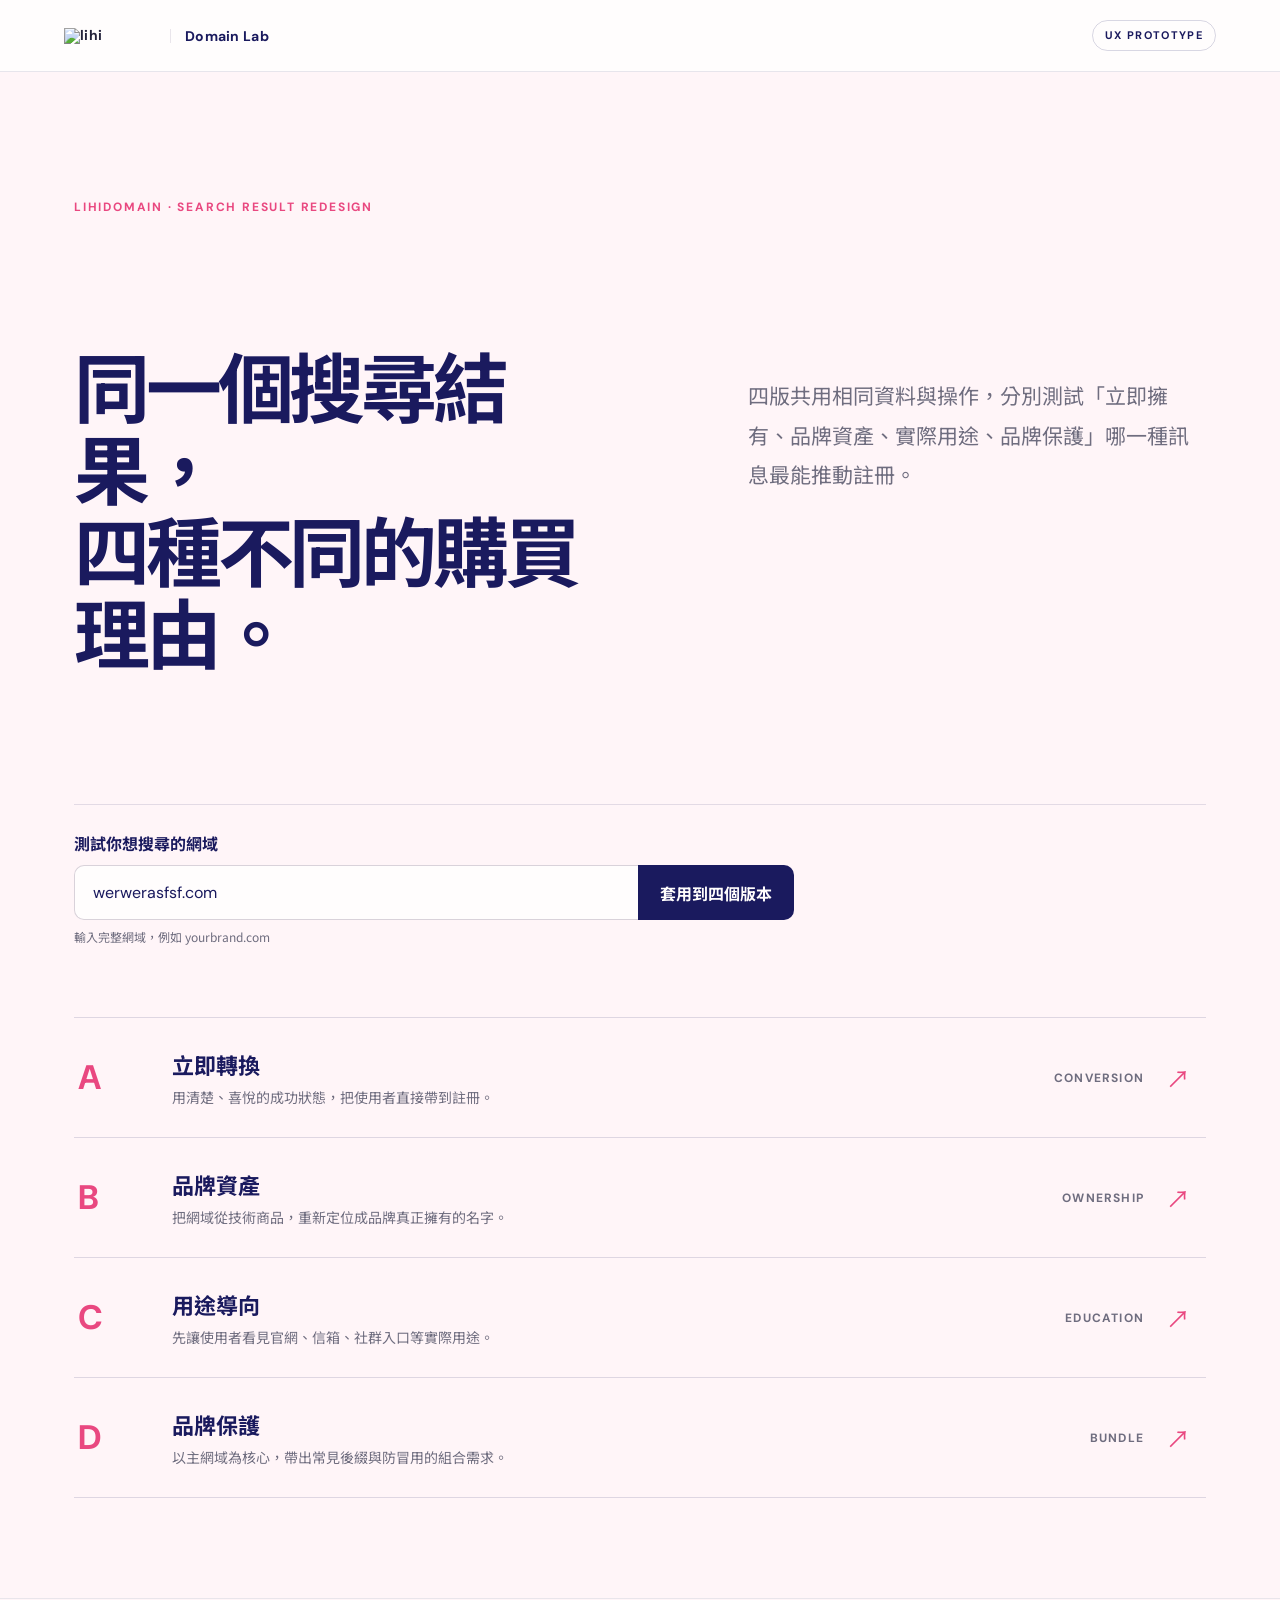
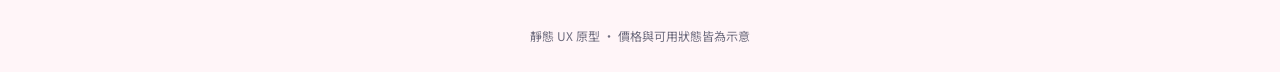
==== index.html @ e123f6e8 "Build four lihiDomain search result concepts" ====
<!doctype html>
<html lang="zh-Hant">
<head>
  <meta charset="utf-8">
  <meta name="viewport" content="width=device-width, initial-scale=1">
  <meta name="description" content="lihiDomain 網域搜尋結果頁四種設計提案">
  <title>lihiDomain 搜尋結果頁｜四種設計提案</title>
  <link rel="preconnect" href="https://fonts.googleapis.com">
  <link rel="preconnect" href="https://fonts.gstatic.com" crossorigin>
  <link href="https://fonts.googleapis.com/css2?family=DM+Sans:wght@500;600;700&family=Noto+Sans+TC:wght@400;500;600;700;800&display=swap" rel="stylesheet">
  <link rel="stylesheet" href="styles.css">
</head>
<body class="hub-page">
  <header class="site-header">
    <a class="brand" href="index.html" aria-label="lihiDomain 設計提案首頁">
      <img src="https://assets.lihi.io/logo-svg" alt="lihi">
      <span>Domain Lab</span>
    </a>
    <span class="prototype-badge">UX Prototype</span>
  </header>

  <main class="hub-main">
    <section class="hub-intro">
      <p class="eyebrow">lihiDomain · Search Result Redesign</p>
      <h1>同一個搜尋結果，<br>四種不同的購買理由。</h1>
      <p class="hub-lead">四版共用相同資料與操作，分別測試「立即擁有、品牌資產、實際用途、品牌保護」哪一種訊息最能推動註冊。</p>
      <form class="hub-search" data-search-form>
        <label for="hub-domain">測試你想搜尋的網域</label>
        <div class="search-control">
          <input id="hub-domain" name="domain" value="werwerasfsf.com" autocomplete="off" spellcheck="false" aria-describedby="hub-hint">
          <button type="submit">套用到四個版本</button>
        </div>
        <p id="hub-hint">輸入完整網域，例如 yourbrand.com</p>
      </form>
    </section>

    <section class="version-list" aria-label="四種設計版本">
      <a class="version-row version-a" href="version-a.html?domain=werwerasfsf.com" data-version-link>
        <span class="version-index">A</span>
        <span class="version-copy"><strong>立即轉換</strong><small>用清楚、喜悅的成功狀態，把使用者直接帶到註冊。</small></span>
        <span class="version-tag">Conversion</span><span class="arrow">↗</span>
      </a>
      <a class="version-row version-b" href="version-b.html?domain=werwerasfsf.com" data-version-link>
        <span class="version-index">B</span>
        <span class="version-copy"><strong>品牌資產</strong><small>把網域從技術商品，重新定位成品牌真正擁有的名字。</small></span>
        <span class="version-tag">Ownership</span><span class="arrow">↗</span>
      </a>
      <a class="version-row version-c" href="version-c.html?domain=werwerasfsf.com" data-version-link>
        <span class="version-index">C</span>
        <span class="version-copy"><strong>用途導向</strong><small>先讓使用者看見官網、信箱、社群入口等實際用途。</small></span>
        <span class="version-tag">Education</span><span class="arrow">↗</span>
      </a>
      <a class="version-row version-d" href="version-d.html?domain=werwerasfsf.com" data-version-link>
        <span class="version-index">D</span>
        <span class="version-copy"><strong>品牌保護</strong><small>以主網域為核心，帶出常見後綴與防冒用的組合需求。</small></span>
        <span class="version-tag">Bundle</span><span class="arrow">↗</span>
      </a>
    </section>
  </main>

  <footer class="site-footer">靜態 UX 原型 · 價格與可用狀態皆為示意</footer>
  <script src="app.js"></script>
</body>
</html>
---- styles.css ----
:root {
  --pink: #ff6b9d;
  --pink-deep: #e94880;
  --navy: #1a1a5e;
  --navy-2: #27276f;
  --blush: #fff5f8;
  --cream: #fffaf7;
  --ink: #23223a;
  --muted: #6f6d7f;
  --line: #e9e5eb;
  --green: #178b69;
  --green-soft: #e8f8f2;
  --white: #fffdfd;
  --font-body: "Noto Sans TC", sans-serif;
  --font-latin: "DM Sans", sans-serif;
}

* { box-sizing: border-box; }
html { scroll-behavior: smooth; }
body { margin: 0; overflow-x: hidden; color: var(--ink); background: var(--white); font-family: var(--font-body); }
button, input { font: inherit; }
button, a { -webkit-tap-highlight-color: transparent; }
a { color: inherit; }
button { cursor: pointer; }

.site-header {
  min-height: 72px; padding: 0 clamp(20px, 5vw, 72px); display: flex; align-items: center;
  justify-content: space-between; border-bottom: 1px solid color-mix(in srgb, var(--navy) 10%, transparent);
  background: color-mix(in srgb, var(--white) 93%, transparent); backdrop-filter: blur(16px);
}
.brand { display: inline-flex; align-items: center; gap: 14px; text-decoration: none; font: 700 14px/1 var(--font-latin); letter-spacing: .02em; }
.brand img { display: block; width: 92px; height: auto; }
.brand span { padding-left: 14px; border-left: 1px solid var(--line); color: var(--navy); }
.prototype-badge, .version-pill { color: var(--navy); font: 700 11px/1 var(--font-latin); letter-spacing: .12em; text-transform: uppercase; }
.prototype-badge { padding: 9px 12px; border: 1px solid color-mix(in srgb, var(--navy) 17%, transparent); border-radius: 999px; }
.back-link { text-decoration: none; color: var(--muted); font-size: 13px; font-weight: 700; }
.back-link:hover { color: var(--pink-deep); }

.site-footer { padding: 28px clamp(20px, 5vw, 72px); color: var(--muted); text-align: center; font-size: 12px; border-top: 1px solid var(--line); }
.eyebrow { margin: 0 0 20px; color: var(--pink-deep); font: 700 12px/1.3 var(--font-latin); letter-spacing: .15em; text-transform: uppercase; }

/* Hub */
.hub-page { min-height: 100vh; background: var(--blush); }
.hub-main { max-width: 1180px; margin: 0 auto; padding: clamp(72px, 10vw, 140px) 24px 100px; }
.hub-intro { display: grid; grid-template-columns: 1.1fr .9fr; gap: clamp(40px, 9vw, 120px); align-items: end; margin-bottom: 72px; }
.hub-intro .eyebrow, .hub-intro h1 { grid-column: 1; }
.hub-intro h1 { margin: -8px 0 0; color: var(--navy); font-size: clamp(42px, 6vw, 76px); line-height: 1.08; letter-spacing: -.055em; }
.hub-lead { grid-column: 2; grid-row: 1 / span 2; align-self: center; margin: 0; color: var(--muted); font-size: clamp(17px, 2vw, 21px); line-height: 1.9; }
.hub-search { grid-column: 1 / -1; margin-top: 18px; padding: 26px 0 0; border-top: 1px solid color-mix(in srgb, var(--navy) 12%, transparent); }
.hub-search label { display: block; margin-bottom: 10px; font-weight: 700; color: var(--navy); }
.hub-search p { margin: 8px 0 0; color: var(--muted); font-size: 12px; }
.search-control { display: flex; max-width: 720px; }
.search-control input { min-width: 0; flex: 1; padding: 16px 18px; color: var(--navy); border: 1px solid #d9d2da; border-right: 0; border-radius: 10px 0 0 10px; background: var(--white); outline: none; font-family: var(--font-latin); }
.search-control input:focus { border-color: var(--pink); box-shadow: 0 0 0 3px color-mix(in srgb, var(--pink) 20%, transparent); }
.search-control button { padding: 0 22px; color: var(--white); border: 0; border-radius: 0 10px 10px 0; background: var(--navy); font-weight: 700; }
.version-list { border-top: 1px solid color-mix(in srgb, var(--navy) 14%, transparent); }
.version-row { display: grid; grid-template-columns: 72px 1fr auto 36px; gap: 22px; align-items: center; padding: 30px 4px; text-decoration: none; border-bottom: 1px solid color-mix(in srgb, var(--navy) 14%, transparent); transition: padding .2s ease, background .2s ease; }
.version-row:hover { padding-left: 20px; padding-right: 20px; background: var(--white); }
.version-index { color: var(--pink-deep); font: 700 34px/1 var(--font-latin); }
.version-copy { display: flex; flex-direction: column; gap: 7px; }
.version-copy strong { color: var(--navy); font-size: 22px; }
.version-copy small { color: var(--muted); font-size: 14px; }
.version-tag { color: var(--muted); font: 700 12px/1 var(--font-latin); letter-spacing: .1em; text-transform: uppercase; }
.arrow { color: var(--pink-deep); font-size: 24px; }

/* Shared result UI */
.result-page { min-height: 100vh; }
.result-page .site-header { position: relative; z-index: 20; }
.result-nav { display: flex; align-items: center; gap: 18px; }
.version-pill { color: var(--pink-deep); }
.result-search { width: min(100%, 720px); }
.result-search label { position: absolute; width: 1px; height: 1px; overflow: hidden; clip: rect(0,0,0,0); }
.result-search .search-control { max-width: none; }
.result-search .search-control input { padding-block: 15px; }
.result-search .search-control button { background: var(--pink); }
.status { display: inline-flex; align-items: center; gap: 8px; color: var(--green); font-size: 14px; font-weight: 800; }
.status::before { width: 9px; height: 9px; border-radius: 50%; background: currentColor; content: ""; box-shadow: 0 0 0 5px color-mix(in srgb, var(--green) 12%, transparent); }
.domain-name { overflow-wrap: anywhere; word-break: break-word; font-family: var(--font-latin); }
.price-main { color: var(--navy); font: 700 clamp(28px, 4vw, 42px)/1 var(--font-latin); }
.price-main small { font-family: var(--font-body); font-size: 14px; font-weight: 600; }
.renewal { color: var(--muted); font-size: 12px; }
.primary-btn, .secondary-btn, .ghost-btn { min-height: 50px; padding: 0 22px; display: inline-flex; align-items: center; justify-content: center; border-radius: 9px; font-weight: 800; text-decoration: none; transition: transform .18s ease, box-shadow .18s ease; }
.primary-btn { color: var(--white); border: 0; background: var(--pink-deep); box-shadow: 0 10px 24px color-mix(in srgb, var(--pink-deep) 24%, transparent); }
.primary-btn:hover { transform: translateY(-2px); box-shadow: 0 14px 28px color-mix(in srgb, var(--pink-deep) 32%, transparent); }
.secondary-btn { color: var(--navy); border: 1px solid var(--line); background: var(--white); }
.ghost-btn { color: var(--navy); border: 0; background: transparent; }
.trust-line { display: flex; flex-wrap: wrap; gap: 12px 24px; color: var(--muted); font-size: 12px; }
.trust-line span::before { margin-right: 7px; color: var(--green); content: "✓"; font-weight: 800; }
.toast { position: fixed; z-index: 99; left: 50%; bottom: 24px; padding: 14px 20px; color: var(--white); background: var(--navy); border-radius: 999px; box-shadow: 0 16px 44px rgba(26,26,94,.25); opacity: 0; transform: translate(-50%, 20px); pointer-events: none; transition: .22s ease; font-size: 14px; }
.toast.show { opacity: 1; transform: translate(-50%, 0); }

/* A — focused conversion */
.page-a { background: var(--blush); }
.a-main { max-width: 1120px; margin: 0 auto; padding: 58px 24px 90px; }
.a-search { margin: 0 auto 52px; }
.a-result { position: relative; padding: clamp(34px, 6vw, 70px); overflow: hidden; background: var(--white); border: 1px solid #f1e7eb; border-radius: 28px; box-shadow: 0 28px 80px rgba(79,40,60,.09); }
.a-result::after { position: absolute; right: -90px; top: -120px; width: 300px; height: 300px; border: 68px solid color-mix(in srgb, var(--pink) 11%, transparent); border-radius: 50%; content: ""; }
.a-kicker { margin-bottom: 24px; }
.a-result h1 { position: relative; z-index: 1; max-width: 830px; margin: 0; overflow-wrap: anywhere; word-break: break-word; color: var(--navy); font-size: clamp(36px, 6vw, 68px); line-height: 1.12; letter-spacing: -.045em; }
.a-result .lead { max-width: 660px; margin: 22px 0 34px; color: var(--muted); font-size: 18px; line-height: 1.8; }
.a-offer { display: grid; grid-template-columns: 1fr auto; gap: 28px; align-items: end; padding-top: 28px; border-top: 1px solid var(--line); }
.a-actions { display: flex; gap: 10px; }
.a-trust { margin-top: 24px; }
.a-suggestions { margin-top: 28px; padding: 28px 10px 0; }
.a-suggestions h2 { margin: 0 0 8px; color: var(--navy); font-size: 20px; }
.a-suggestions p { margin: 0 0 18px; color: var(--muted); font-size: 14px; }
.suggestion-strip { display: grid; grid-template-columns: repeat(3, 1fr); gap: 10px; }
.suggestion-item { padding: 16px; display: flex; align-items: center; justify-content: space-between; gap: 12px; border: 1px solid var(--line); border-radius: 10px; background: var(--white); }
.suggestion-item strong { color: var(--navy); font-family: var(--font-latin); overflow-wrap: anywhere; }
.mini-add { padding: 7px 10px; color: var(--pink-deep); border: 1px solid color-mix(in srgb, var(--pink) 50%, transparent); border-radius: 7px; background: transparent; font-size: 12px; font-weight: 800; white-space: nowrap; }
.mini-add.is-selected { color: var(--white); background: var(--pink-deep); }

/* B — editorial ownership */
.page-b { color: #f7f2f6; background: var(--navy); }
.page-b .site-header { border-color: rgba(255,255,255,.14); background: var(--navy); }
.page-b .brand span, .page-b .back-link { color: #ddd9ea; border-color: rgba(255,255,255,.2); }
.page-b .site-footer { color: #b7b4ce; border-color: rgba(255,255,255,.12); }
.b-main { min-height: calc(100vh - 130px); display: grid; grid-template-columns: minmax(0, 1.15fr) minmax(340px, .85fr); }
.b-story { padding: clamp(56px, 8vw, 118px) clamp(28px, 8vw, 120px); display: flex; flex-direction: column; justify-content: center; }
.b-story .eyebrow { color: #ffb0ca; }
.b-story h1 { max-width: 760px; margin: 0; font-size: clamp(48px, 7vw, 90px); line-height: 1.02; letter-spacing: -.06em; }
.b-story h1 em { display: block; color: var(--pink); font-style: normal; font-family: var(--font-latin); overflow-wrap: anywhere; }
.b-story .lead { max-width: 620px; margin: 30px 0 44px; color: #c9c6db; font-size: 18px; line-height: 1.9; }
.b-quote { padding-left: 20px; border-left: 2px solid var(--pink); color: #eeebf5; font-size: 14px; line-height: 1.8; }
.b-panel { margin: 24px; padding: clamp(28px, 4vw, 52px); display: flex; flex-direction: column; justify-content: center; color: var(--ink); background: var(--cream); border-radius: 24px; }
.b-panel .result-search { margin-bottom: 44px; }
.b-panel .search-control input { background: transparent; }
.b-panel h2 { margin: 18px 0 8px; color: var(--navy); font-size: 18px; }
.b-price { margin: 22px 0 28px; padding: 22px 0; border-top: 1px solid #ddd5da; border-bottom: 1px solid #ddd5da; }
.b-actions { display: grid; gap: 10px; }
.ownership-list { margin: 28px 0 0; padding: 0; list-style: none; display: grid; gap: 12px; color: var(--muted); font-size: 13px; }
.ownership-list li { display: flex; gap: 9px; }
.ownership-list li::before { color: var(--pink-deep); content: "→"; font-weight: 800; }

/* C — use case */
.page-c { background: #f7f7fb; }
.c-main { max-width: 1160px; margin: 0 auto; padding: 48px 24px 100px; }
.c-top { display: grid; grid-template-columns: 1fr auto; gap: 40px; align-items: end; margin: 42px 0 32px; }
.c-top h1 { margin: 10px 0 0; color: var(--navy); font-size: clamp(40px, 6vw, 70px); line-height: 1.12; letter-spacing: -.05em; }
.c-buy { min-width: 280px; padding: 26px; background: var(--navy); border-radius: 18px; }
.c-buy .status { color: #7ce0bd; }
.c-buy .price-main { margin: 18px 0 8px; color: var(--white); }
.c-buy .renewal { color: #bebbd1; }
.c-buy .primary-btn { width: 100%; margin-top: 20px; }
.c-search { margin-bottom: 28px; }
.use-cases { margin-top: 52px; }
.use-cases > h2 { max-width: 600px; margin: 0; color: var(--navy); font-size: clamp(28px, 4vw, 44px); line-height: 1.25; letter-spacing: -.035em; }
.use-cases > p { max-width: 720px; margin: 14px 0 30px; color: var(--muted); line-height: 1.8; }
.use-case-list { border-top: 1px solid var(--line); }
.use-case { display: grid; grid-template-columns: 60px 220px 1fr; gap: 22px; align-items: center; padding: 24px 0; border-bottom: 1px solid var(--line); }
.use-case .number { color: var(--pink-deep); font: 700 13px/1 var(--font-latin); }
.use-case h3 { margin: 0; color: var(--navy); font-size: 19px; }
.use-case p { margin: 0; color: var(--muted); font-size: 14px; line-height: 1.7; }
.c-trust { margin-top: 24px; }

/* D — bundle */
.page-d { background: var(--cream); }
.d-main { max-width: 1180px; margin: 0 auto; padding: 50px 24px 100px; }
.d-heading { display: flex; justify-content: space-between; gap: 40px; align-items: end; margin: 48px 0 30px; }
.d-heading h1 { max-width: 760px; margin: 8px 0 0; overflow-wrap: anywhere; word-break: break-word; color: var(--navy); font-size: clamp(38px, 5.5vw, 66px); line-height: 1.1; letter-spacing: -.05em; }
.d-heading p { max-width: 340px; margin: 0; color: var(--muted); line-height: 1.8; }
.d-workspace { display: grid; grid-template-columns: minmax(0, 1fr) 330px; gap: 22px; align-items: start; }
.domain-table { overflow: hidden; border: 1px solid var(--line); border-radius: 16px; background: var(--white); }
.domain-row { display: grid; grid-template-columns: 38px minmax(0, 1fr) 130px 110px; gap: 14px; align-items: center; padding: 22px 24px; border-bottom: 1px solid var(--line); }
.domain-row:last-child { border-bottom: 0; }
.domain-row.is-primary { background: var(--blush); }
.domain-row input { width: 20px; height: 20px; accent-color: var(--pink-deep); }
.domain-row strong { color: var(--navy); font-family: var(--font-latin); overflow-wrap: anywhere; word-break: break-all; }
.domain-row small { display: block; margin-top: 5px; color: var(--muted); font-size: 11px; font-family: var(--font-body); }
.availability { color: var(--green); font-size: 12px; font-weight: 800; }
.row-price { color: var(--navy); text-align: right; font: 700 16px/1 var(--font-latin); }
.d-summary { position: sticky; top: 22px; padding: 28px; background: var(--navy); border-radius: 16px; color: var(--white); }
.d-summary h2 { margin: 0 0 22px; font-size: 19px; }
.summary-line { padding: 16px 0; display: flex; justify-content: space-between; gap: 20px; border-top: 1px solid rgba(255,255,255,.16); color: #c9c6db; font-size: 13px; }
.summary-line strong { color: var(--white); font-family: var(--font-latin); }
.d-summary .primary-btn { width: 100%; margin-top: 10px; }
.d-summary p { margin: 18px 0 0; color: #bcb8d0; font-size: 11px; line-height: 1.7; }
.d-search { margin-bottom: 22px; }

@media (max-width: 820px) {
  .hub-intro { grid-template-columns: 1fr; gap: 26px; }
  .hub-intro .eyebrow, .hub-intro h1, .hub-lead, .hub-search { grid-column: 1; grid-row: auto; }
  .version-row { grid-template-columns: 44px 1fr 24px; }
  .version-tag { display: none; }
  .a-offer, .c-top, .d-workspace { grid-template-columns: 1fr; }
  .b-main { grid-template-columns: 1fr; }
  .b-panel { margin-top: 0; }
  .d-heading { align-items: start; flex-direction: column; }
  .d-summary { position: static; }
  .use-case { grid-template-columns: 44px 1fr; }
  .use-case p { grid-column: 2; }
}

@media (max-width: 600px) {
  .site-header { min-height: 64px; padding-inline: 16px; }
  .brand img { width: 76px; }
  .brand span, .prototype-badge { display: none; }
  .result-nav { gap: 10px; }
  .version-pill { display: none; }
  .back-link { font-size: 12px; }
  .hub-main, .a-main, .c-main, .d-main { padding-inline: 16px; }
  .search-control { flex-direction: column; gap: 8px; }
  .search-control input, .search-control button { min-height: 50px; border: 1px solid #d9d2da; border-radius: 9px; }
  .suggestion-strip { grid-template-columns: 1fr; }
  .a-result { min-width: 0; width: 100%; max-width: 100%; border-radius: 18px; }
  .a-result h1, .d-heading h1 { font-size: clamp(31px, 9.5vw, 42px); }
  .a-result h1, .d-heading h1, .a-result h1 .domain-name, .d-heading h1 .domain-name { max-width: 100%; overflow-wrap: anywhere; word-break: break-all; }
  .a-offer { align-items: stretch; }
  .a-actions { flex-direction: column; }
  .b-story { padding-inline: 22px; }
  .b-panel { margin: 12px; border-radius: 16px; }
  .c-buy { min-width: 0; }
  .d-workspace, .domain-table { min-width: 0; width: 100%; max-width: 100%; }
  .domain-row { min-width: 0; grid-template-columns: 30px minmax(0, 1fr) auto; padding: 18px 15px; }
  .availability { display: none; }
  .row-price { font-size: 14px; }
  .toast { width: calc(100% - 32px); text-align: center; }
}

@media (prefers-reduced-motion: reduce) {
  *, *::before, *::after { scroll-behavior: auto !important; transition-duration: .01ms !important; }
}
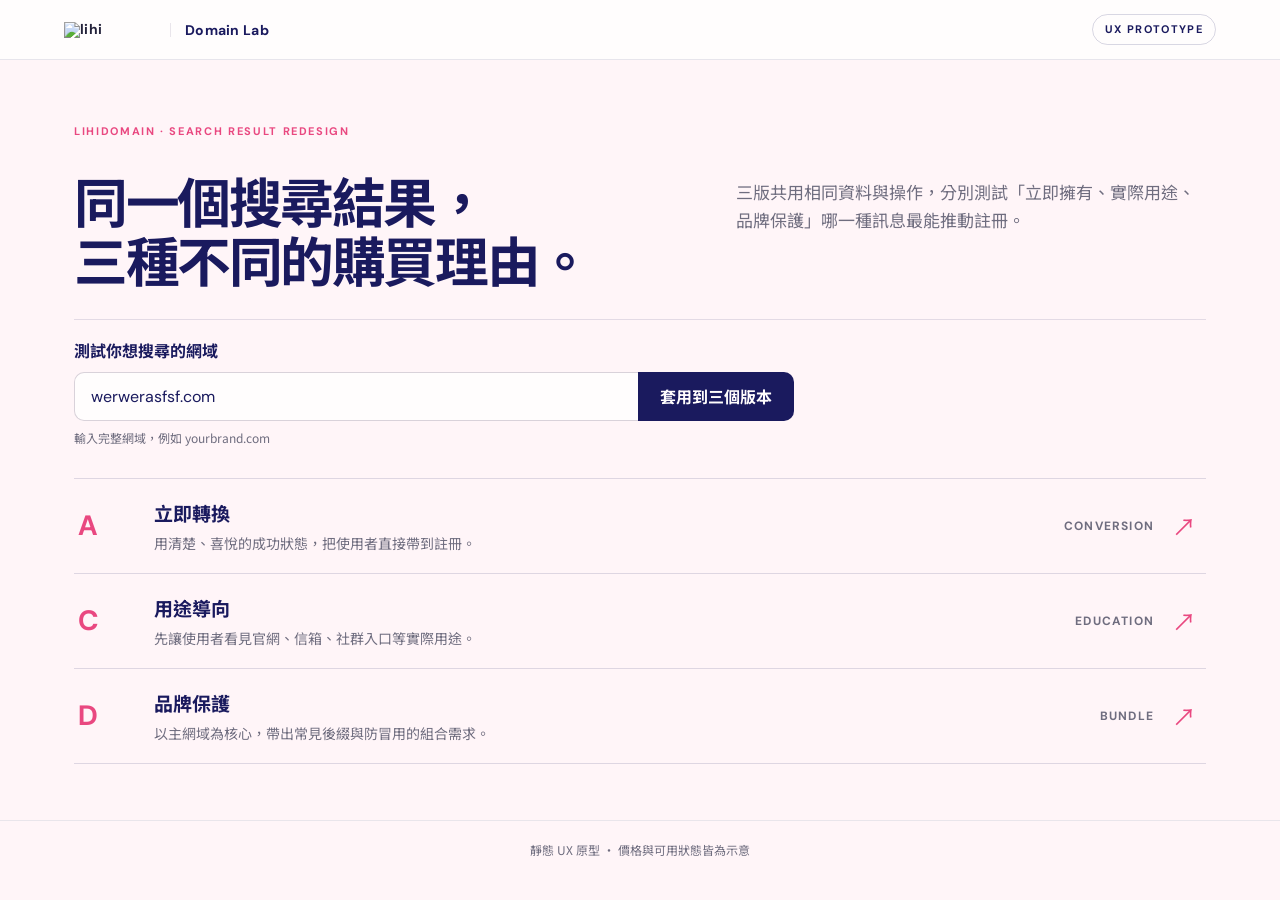
==== commit 10b60eac: "Add selectable link upsell to domain concepts" ====
--- a/index.html
+++ b/index.html
@@ -3,8 +3,8 @@
 <head>
   <meta charset="utf-8">
   <meta name="viewport" content="width=device-width, initial-scale=1">
-  <meta name="description" content="lihiDomain 網域搜尋結果頁四種設計提案">
-  <title>lihiDomain 搜尋結果頁｜四種設計提案</title>
+  <meta name="description" content="lihiDomain 網域搜尋結果頁三種設計提案">
+  <title>lihiDomain 搜尋結果頁｜三種設計提案</title>
   <link rel="preconnect" href="https://fonts.googleapis.com">
   <link rel="preconnect" href="https://fonts.gstatic.com" crossorigin>
   <link href="https://fonts.googleapis.com/css2?family=DM+Sans:wght@500;600;700&family=Noto+Sans+TC:wght@400;500;600;700;800&display=swap" rel="stylesheet">
@@ -22,28 +22,23 @@
   <main class="hub-main">
     <section class="hub-intro">
       <p class="eyebrow">lihiDomain · Search Result Redesign</p>
-      <h1>同一個搜尋結果，<br>四種不同的購買理由。</h1>
-      <p class="hub-lead">四版共用相同資料與操作，分別測試「立即擁有、品牌資產、實際用途、品牌保護」哪一種訊息最能推動註冊。</p>
+      <h1>同一個搜尋結果，<br>三種不同的購買理由。</h1>
+      <p class="hub-lead">三版共用相同資料與操作，分別測試「立即擁有、實際用途、品牌保護」哪一種訊息最能推動註冊。</p>
       <form class="hub-search" data-search-form>
         <label for="hub-domain">測試你想搜尋的網域</label>
         <div class="search-control">
           <input id="hub-domain" name="domain" value="werwerasfsf.com" autocomplete="off" spellcheck="false" aria-describedby="hub-hint">
-          <button type="submit">套用到四個版本</button>
+          <button type="submit">套用到三個版本</button>
         </div>
         <p id="hub-hint">輸入完整網域，例如 yourbrand.com</p>
       </form>
     </section>
 
-    <section class="version-list" aria-label="四種設計版本">
+    <section class="version-list" aria-label="三種設計版本">
       <a class="version-row version-a" href="version-a.html?domain=werwerasfsf.com" data-version-link>
         <span class="version-index">A</span>
         <span class="version-copy"><strong>立即轉換</strong><small>用清楚、喜悅的成功狀態，把使用者直接帶到註冊。</small></span>
         <span class="version-tag">Conversion</span><span class="arrow">↗</span>
-      </a>
-      <a class="version-row version-b" href="version-b.html?domain=werwerasfsf.com" data-version-link>
-        <span class="version-index">B</span>
-        <span class="version-copy"><strong>品牌資產</strong><small>把網域從技術商品，重新定位成品牌真正擁有的名字。</small></span>
-        <span class="version-tag">Ownership</span><span class="arrow">↗</span>
       </a>
       <a class="version-row version-c" href="version-c.html?domain=werwerasfsf.com" data-version-link>
         <span class="version-index">C</span>
@@ -62,4 +57,3 @@
   <script src="app.js"></script>
 </body>
 </html>
-
--- a/styles.css
+++ b/styles.css
@@ -13,6 +13,11 @@
   --white: #fffdfd;
   --font-body: "Noto Sans TC", sans-serif;
   --font-latin: "DM Sans", sans-serif;
+  --space-1: 8px;
+  --space-2: 12px;
+  --space-3: 16px;
+  --space-4: 24px;
+  --space-5: 32px;
 }
 
 * { box-sizing: border-box; }
@@ -24,7 +29,7 @@
 button { cursor: pointer; }
 
 .site-header {
-  min-height: 72px; padding: 0 clamp(20px, 5vw, 72px); display: flex; align-items: center;
+  min-height: 60px; padding: 0 clamp(20px, 5vw, 72px); display: flex; align-items: center;
   justify-content: space-between; border-bottom: 1px solid color-mix(in srgb, var(--navy) 10%, transparent);
   background: color-mix(in srgb, var(--white) 93%, transparent); backdrop-filter: blur(16px);
 }
@@ -36,29 +41,29 @@
 .back-link { text-decoration: none; color: var(--muted); font-size: 13px; font-weight: 700; }
 .back-link:hover { color: var(--pink-deep); }
 
-.site-footer { padding: 28px clamp(20px, 5vw, 72px); color: var(--muted); text-align: center; font-size: 12px; border-top: 1px solid var(--line); }
-.eyebrow { margin: 0 0 20px; color: var(--pink-deep); font: 700 12px/1.3 var(--font-latin); letter-spacing: .15em; text-transform: uppercase; }
+.site-footer { padding: 20px clamp(20px, 5vw, 72px); color: var(--muted); text-align: center; font-size: 12px; border-top: 1px solid var(--line); }
+.eyebrow { margin: 0 0 12px; color: var(--pink-deep); font: 700 11px/1.3 var(--font-latin); letter-spacing: .15em; text-transform: uppercase; }
 
 /* Hub */
 .hub-page { min-height: 100vh; background: var(--blush); }
-.hub-main { max-width: 1180px; margin: 0 auto; padding: clamp(72px, 10vw, 140px) 24px 100px; }
-.hub-intro { display: grid; grid-template-columns: 1.1fr .9fr; gap: clamp(40px, 9vw, 120px); align-items: end; margin-bottom: 72px; }
+.hub-main { max-width: 1180px; margin: 0 auto; padding: clamp(36px, 5vw, 64px) 24px 56px; }
+.hub-intro { display: grid; grid-template-columns: 1.1fr .9fr; gap: 24px clamp(36px, 7vw, 88px); align-items: end; margin-bottom: 32px; }
 .hub-intro .eyebrow, .hub-intro h1 { grid-column: 1; }
-.hub-intro h1 { margin: -8px 0 0; color: var(--navy); font-size: clamp(42px, 6vw, 76px); line-height: 1.08; letter-spacing: -.055em; }
-.hub-lead { grid-column: 2; grid-row: 1 / span 2; align-self: center; margin: 0; color: var(--muted); font-size: clamp(17px, 2vw, 21px); line-height: 1.9; }
-.hub-search { grid-column: 1 / -1; margin-top: 18px; padding: 26px 0 0; border-top: 1px solid color-mix(in srgb, var(--navy) 12%, transparent); }
+.hub-intro h1 { margin: -4px 0 0; color: var(--navy); font-size: clamp(36px, 4.2vw, 54px); line-height: 1.1; letter-spacing: -.045em; }
+.hub-lead { grid-column: 2; grid-row: 1 / span 2; align-self: center; margin: 0; color: var(--muted); font-size: 17px; line-height: 1.65; }
+.hub-search { grid-column: 1 / -1; margin-top: 6px; padding: 18px 0 0; border-top: 1px solid color-mix(in srgb, var(--navy) 12%, transparent); }
 .hub-search label { display: block; margin-bottom: 10px; font-weight: 700; color: var(--navy); }
 .hub-search p { margin: 8px 0 0; color: var(--muted); font-size: 12px; }
 .search-control { display: flex; max-width: 720px; }
-.search-control input { min-width: 0; flex: 1; padding: 16px 18px; color: var(--navy); border: 1px solid #d9d2da; border-right: 0; border-radius: 10px 0 0 10px; background: var(--white); outline: none; font-family: var(--font-latin); }
+.search-control input { min-width: 0; flex: 1; padding: 13px 16px; color: var(--navy); border: 1px solid #d9d2da; border-right: 0; border-radius: 10px 0 0 10px; background: var(--white); outline: none; font-family: var(--font-latin); }
 .search-control input:focus { border-color: var(--pink); box-shadow: 0 0 0 3px color-mix(in srgb, var(--pink) 20%, transparent); }
 .search-control button { padding: 0 22px; color: var(--white); border: 0; border-radius: 0 10px 10px 0; background: var(--navy); font-weight: 700; }
 .version-list { border-top: 1px solid color-mix(in srgb, var(--navy) 14%, transparent); }
-.version-row { display: grid; grid-template-columns: 72px 1fr auto 36px; gap: 22px; align-items: center; padding: 30px 4px; text-decoration: none; border-bottom: 1px solid color-mix(in srgb, var(--navy) 14%, transparent); transition: padding .2s ease, background .2s ease; }
+.version-row { display: grid; grid-template-columns: 58px 1fr auto 30px; gap: 18px; align-items: center; padding: 20px 4px; text-decoration: none; border-bottom: 1px solid color-mix(in srgb, var(--navy) 14%, transparent); transition: padding .2s ease, background .2s ease; }
 .version-row:hover { padding-left: 20px; padding-right: 20px; background: var(--white); }
-.version-index { color: var(--pink-deep); font: 700 34px/1 var(--font-latin); }
+.version-index { color: var(--pink-deep); font: 700 28px/1 var(--font-latin); }
 .version-copy { display: flex; flex-direction: column; gap: 7px; }
-.version-copy strong { color: var(--navy); font-size: 22px; }
+.version-copy strong { color: var(--navy); font-size: 19px; }
 .version-copy small { color: var(--muted); font-size: 14px; }
 .version-tag { color: var(--muted); font: 700 12px/1 var(--font-latin); letter-spacing: .1em; text-transform: uppercase; }
 .arrow { color: var(--pink-deep); font-size: 24px; }
@@ -71,7 +76,7 @@
 .result-search { width: min(100%, 720px); }
 .result-search label { position: absolute; width: 1px; height: 1px; overflow: hidden; clip: rect(0,0,0,0); }
 .result-search .search-control { max-width: none; }
-.result-search .search-control input { padding-block: 15px; }
+.result-search .search-control input { padding-block: 12px; }
 .result-search .search-control button { background: var(--pink); }
 .status { display: inline-flex; align-items: center; gap: 8px; color: var(--green); font-size: 14px; font-weight: 800; }
 .status::before { width: 9px; height: 9px; border-radius: 50%; background: currentColor; content: ""; box-shadow: 0 0 0 5px color-mix(in srgb, var(--green) 12%, transparent); }
@@ -79,28 +84,46 @@
 .price-main { color: var(--navy); font: 700 clamp(28px, 4vw, 42px)/1 var(--font-latin); }
 .price-main small { font-family: var(--font-body); font-size: 14px; font-weight: 600; }
 .renewal { color: var(--muted); font-size: 12px; }
-.primary-btn, .secondary-btn, .ghost-btn { min-height: 50px; padding: 0 22px; display: inline-flex; align-items: center; justify-content: center; border-radius: 9px; font-weight: 800; text-decoration: none; transition: transform .18s ease, box-shadow .18s ease; }
+.renewal strong { color: inherit; font-family: var(--font-latin); font-variant-numeric: tabular-nums; }
+.primary-btn, .secondary-btn, .ghost-btn { min-height: 46px; padding: 0 20px; display: inline-flex; align-items: center; justify-content: center; border-radius: 9px; font-weight: 800; text-decoration: none; transition: transform .18s ease, box-shadow .18s ease; }
 .primary-btn { color: var(--white); border: 0; background: var(--pink-deep); box-shadow: 0 10px 24px color-mix(in srgb, var(--pink-deep) 24%, transparent); }
 .primary-btn:hover { transform: translateY(-2px); box-shadow: 0 14px 28px color-mix(in srgb, var(--pink-deep) 32%, transparent); }
 .secondary-btn { color: var(--navy); border: 1px solid var(--line); background: var(--white); }
 .ghost-btn { color: var(--navy); border: 0; background: transparent; }
 .trust-line { display: flex; flex-wrap: wrap; gap: 12px 24px; color: var(--muted); font-size: 12px; }
 .trust-line span::before { margin-right: 7px; color: var(--green); content: "✓"; font-weight: 800; }
+.offer-perks { margin-top: 18px; padding: 20px 24px; border: 1px solid color-mix(in srgb, var(--pink) 24%, var(--line)); border-radius: 16px; background: color-mix(in srgb, var(--blush) 74%, var(--white)); }
+.perks-heading { display: flex; gap: 16px 32px; align-items: baseline; margin-bottom: 14px; }
+.perks-heading .eyebrow { margin: 0; white-space: nowrap; }
+.perks-heading h2 { margin: 0; color: var(--navy); font-size: 20px; line-height: 1.3; letter-spacing: -.025em; }
+.perks-heading > p:not(.eyebrow) { margin: 0 0 0 auto; color: var(--muted); font-size: 13px; line-height: 1.5; }
+.perks-list { display: grid; grid-template-columns: repeat(3, 1fr); border-top: 1px solid color-mix(in srgb, var(--navy) 12%, transparent); border-bottom: 1px solid color-mix(in srgb, var(--navy) 12%, transparent); }
+.perk { min-width: 0; padding: 15px 16px; display: flex; gap: 12px; align-items: flex-start; }
+.perk + .perk { border-left: 1px solid color-mix(in srgb, var(--navy) 12%, transparent); }
+.perk-mark { flex: 0 0 auto; color: var(--pink-deep); font: 700 22px/1 var(--font-latin); letter-spacing: -.04em; }
+.perk strong { display: block; margin-bottom: 4px; color: var(--navy); font-size: 14px; line-height: 1.35; }
+.perk p { margin: 0; color: var(--muted); font-size: 11px; line-height: 1.5; }
+.perk-link { background: color-mix(in srgb, var(--pink) 7%, transparent); }
+.perk-selectable { position: relative; cursor: pointer; transition: background .18s ease, box-shadow .18s ease; }
+.perk-selectable > input { width: 20px; height: 20px; flex: 0 0 auto; margin: 1px 0 0; accent-color: var(--pink-deep); }
+.perk-selectable:has(input:checked) { background: color-mix(in srgb, var(--pink) 16%, var(--white)); box-shadow: inset 0 0 0 1px color-mix(in srgb, var(--pink-deep) 45%, transparent); }
+.perk-selectable:focus-within { outline: 3px solid color-mix(in srgb, var(--pink) 28%, transparent); outline-offset: -3px; }
+.perks-note { margin: 8px 0 0; color: var(--muted); text-align: right; font-size: 10px; }
 .toast { position: fixed; z-index: 99; left: 50%; bottom: 24px; padding: 14px 20px; color: var(--white); background: var(--navy); border-radius: 999px; box-shadow: 0 16px 44px rgba(26,26,94,.25); opacity: 0; transform: translate(-50%, 20px); pointer-events: none; transition: .22s ease; font-size: 14px; }
 .toast.show { opacity: 1; transform: translate(-50%, 0); }
 
 /* A — focused conversion */
 .page-a { background: var(--blush); }
-.a-main { max-width: 1120px; margin: 0 auto; padding: 58px 24px 90px; }
-.a-search { margin: 0 auto 52px; }
-.a-result { position: relative; padding: clamp(34px, 6vw, 70px); overflow: hidden; background: var(--white); border: 1px solid #f1e7eb; border-radius: 28px; box-shadow: 0 28px 80px rgba(79,40,60,.09); }
+.a-main { max-width: 1120px; margin: 0 auto; padding: 28px 24px 64px; }
+.a-search { margin: 0 auto 20px; }
+.a-result { position: relative; padding: clamp(26px, 3.4vw, 38px); overflow: hidden; background: var(--white); border: 1px solid #f1e7eb; border-radius: 22px; box-shadow: 0 18px 50px rgba(79,40,60,.08); }
 .a-result::after { position: absolute; right: -90px; top: -120px; width: 300px; height: 300px; border: 68px solid color-mix(in srgb, var(--pink) 11%, transparent); border-radius: 50%; content: ""; }
-.a-kicker { margin-bottom: 24px; }
-.a-result h1 { position: relative; z-index: 1; max-width: 830px; margin: 0; overflow-wrap: anywhere; word-break: break-word; color: var(--navy); font-size: clamp(36px, 6vw, 68px); line-height: 1.12; letter-spacing: -.045em; }
-.a-result .lead { max-width: 660px; margin: 22px 0 34px; color: var(--muted); font-size: 18px; line-height: 1.8; }
-.a-offer { display: grid; grid-template-columns: 1fr auto; gap: 28px; align-items: end; padding-top: 28px; border-top: 1px solid var(--line); }
+.a-kicker { margin-bottom: 14px; }
+.a-result h1 { position: relative; z-index: 1; max-width: 830px; margin: 0; overflow-wrap: anywhere; word-break: break-word; color: var(--navy); font-size: clamp(34px, 4.2vw, 48px); line-height: 1.12; letter-spacing: -.04em; }
+.a-result .lead { max-width: 660px; margin: 14px 0 20px; color: var(--muted); font-size: 16px; line-height: 1.6; }
+.a-offer { display: grid; grid-template-columns: 1fr auto; gap: 24px; align-items: end; padding-top: 18px; border-top: 1px solid var(--line); }
 .a-actions { display: flex; gap: 10px; }
-.a-trust { margin-top: 24px; }
+.a-trust { margin-top: 14px; }
 .a-suggestions { margin-top: 28px; padding: 28px 10px 0; }
 .a-suggestions h2 { margin: 0 0 8px; color: var(--navy); font-size: 20px; }
 .a-suggestions p { margin: 0 0 18px; color: var(--muted); font-size: 14px; }
@@ -110,40 +133,19 @@
 .mini-add { padding: 7px 10px; color: var(--pink-deep); border: 1px solid color-mix(in srgb, var(--pink) 50%, transparent); border-radius: 7px; background: transparent; font-size: 12px; font-weight: 800; white-space: nowrap; }
 .mini-add.is-selected { color: var(--white); background: var(--pink-deep); }
 
-/* B — editorial ownership */
-.page-b { color: #f7f2f6; background: var(--navy); }
-.page-b .site-header { border-color: rgba(255,255,255,.14); background: var(--navy); }
-.page-b .brand span, .page-b .back-link { color: #ddd9ea; border-color: rgba(255,255,255,.2); }
-.page-b .site-footer { color: #b7b4ce; border-color: rgba(255,255,255,.12); }
-.b-main { min-height: calc(100vh - 130px); display: grid; grid-template-columns: minmax(0, 1.15fr) minmax(340px, .85fr); }
-.b-story { padding: clamp(56px, 8vw, 118px) clamp(28px, 8vw, 120px); display: flex; flex-direction: column; justify-content: center; }
-.b-story .eyebrow { color: #ffb0ca; }
-.b-story h1 { max-width: 760px; margin: 0; font-size: clamp(48px, 7vw, 90px); line-height: 1.02; letter-spacing: -.06em; }
-.b-story h1 em { display: block; color: var(--pink); font-style: normal; font-family: var(--font-latin); overflow-wrap: anywhere; }
-.b-story .lead { max-width: 620px; margin: 30px 0 44px; color: #c9c6db; font-size: 18px; line-height: 1.9; }
-.b-quote { padding-left: 20px; border-left: 2px solid var(--pink); color: #eeebf5; font-size: 14px; line-height: 1.8; }
-.b-panel { margin: 24px; padding: clamp(28px, 4vw, 52px); display: flex; flex-direction: column; justify-content: center; color: var(--ink); background: var(--cream); border-radius: 24px; }
-.b-panel .result-search { margin-bottom: 44px; }
-.b-panel .search-control input { background: transparent; }
-.b-panel h2 { margin: 18px 0 8px; color: var(--navy); font-size: 18px; }
-.b-price { margin: 22px 0 28px; padding: 22px 0; border-top: 1px solid #ddd5da; border-bottom: 1px solid #ddd5da; }
-.b-actions { display: grid; gap: 10px; }
-.ownership-list { margin: 28px 0 0; padding: 0; list-style: none; display: grid; gap: 12px; color: var(--muted); font-size: 13px; }
-.ownership-list li { display: flex; gap: 9px; }
-.ownership-list li::before { color: var(--pink-deep); content: "→"; font-weight: 800; }
-
 /* C — use case */
 .page-c { background: #f7f7fb; }
-.c-main { max-width: 1160px; margin: 0 auto; padding: 48px 24px 100px; }
-.c-top { display: grid; grid-template-columns: 1fr auto; gap: 40px; align-items: end; margin: 42px 0 32px; }
-.c-top h1 { margin: 10px 0 0; color: var(--navy); font-size: clamp(40px, 6vw, 70px); line-height: 1.12; letter-spacing: -.05em; }
-.c-buy { min-width: 280px; padding: 26px; background: var(--navy); border-radius: 18px; }
+.c-main { max-width: 1160px; margin: 0 auto; padding: 28px 24px 72px; }
+.c-top { display: grid; grid-template-columns: 1fr auto; gap: 32px; align-items: end; margin: 24px 0 18px; }
+.c-top h1 { margin: 8px 0 0; color: var(--navy); font-size: clamp(34px, 4.4vw, 50px); line-height: 1.12; letter-spacing: -.04em; }
+.c-buy { min-width: 270px; padding: 20px; background: var(--navy); border-radius: 16px; }
 .c-buy .status { color: #7ce0bd; }
-.c-buy .price-main { margin: 18px 0 8px; color: var(--white); }
+.c-buy .price-main { margin: 12px 0 6px; color: var(--white); }
 .c-buy .renewal { color: #bebbd1; }
-.c-buy .primary-btn { width: 100%; margin-top: 20px; }
-.c-search { margin-bottom: 28px; }
+.c-buy .primary-btn { width: 100%; margin-top: 14px; }
+.c-search { margin-bottom: 18px; }
 .use-cases { margin-top: 52px; }
+.perks-c { margin-top: 18px; background: var(--white); }
 .use-cases > h2 { max-width: 600px; margin: 0; color: var(--navy); font-size: clamp(28px, 4vw, 44px); line-height: 1.25; letter-spacing: -.035em; }
 .use-cases > p { max-width: 720px; margin: 14px 0 30px; color: var(--muted); line-height: 1.8; }
 .use-case-list { border-top: 1px solid var(--line); }
@@ -155,65 +157,121 @@
 
 /* D — bundle */
 .page-d { background: var(--cream); }
-.d-main { max-width: 1180px; margin: 0 auto; padding: 50px 24px 100px; }
-.d-heading { display: flex; justify-content: space-between; gap: 40px; align-items: end; margin: 48px 0 30px; }
-.d-heading h1 { max-width: 760px; margin: 8px 0 0; overflow-wrap: anywhere; word-break: break-word; color: var(--navy); font-size: clamp(38px, 5.5vw, 66px); line-height: 1.1; letter-spacing: -.05em; }
-.d-heading p { max-width: 340px; margin: 0; color: var(--muted); line-height: 1.8; }
+.d-main { max-width: 1180px; margin: 0 auto; padding: 28px 24px 72px; }
+.d-heading { display: flex; justify-content: space-between; gap: 32px; align-items: end; margin: 24px 0 20px; }
+.d-heading h1 { max-width: 760px; margin: 6px 0 0; overflow-wrap: anywhere; word-break: break-word; color: var(--navy); font-size: clamp(34px, 4.2vw, 48px); line-height: 1.12; letter-spacing: -.04em; }
+.d-heading p { max-width: 340px; margin: 0; color: var(--muted); font-size: 14px; line-height: 1.6; }
 .d-workspace { display: grid; grid-template-columns: minmax(0, 1fr) 330px; gap: 22px; align-items: start; }
 .domain-table { overflow: hidden; border: 1px solid var(--line); border-radius: 16px; background: var(--white); }
-.domain-row { display: grid; grid-template-columns: 38px minmax(0, 1fr) 130px 110px; gap: 14px; align-items: center; padding: 22px 24px; border-bottom: 1px solid var(--line); }
+.domain-row { display: grid; grid-template-columns: 34px minmax(0, 1fr) 120px 100px; gap: 12px; align-items: center; padding: 14px 18px; border-bottom: 1px solid var(--line); }
 .domain-row:last-child { border-bottom: 0; }
 .domain-row.is-primary { background: var(--blush); }
+.domain-row-link { background: #fff8df; }
+.domain-row-link .availability { color: #a56a00; }
+.domain-row-link .row-price { color: var(--pink-deep); }
+.domain-row-link .row-price s { display: block; margin-bottom: 5px; color: var(--muted); font-size: 10px; font-weight: 500; }
 .domain-row input { width: 20px; height: 20px; accent-color: var(--pink-deep); }
 .domain-row strong { color: var(--navy); font-family: var(--font-latin); overflow-wrap: anywhere; word-break: break-all; }
 .domain-row small { display: block; margin-top: 5px; color: var(--muted); font-size: 11px; font-family: var(--font-body); }
 .availability { color: var(--green); font-size: 12px; font-weight: 800; }
 .row-price { color: var(--navy); text-align: right; font: 700 16px/1 var(--font-latin); }
-.d-summary { position: sticky; top: 22px; padding: 28px; background: var(--navy); border-radius: 16px; color: var(--white); }
+.d-summary { position: sticky; top: 18px; padding: 22px; background: var(--navy); border-radius: 16px; color: var(--white); }
 .d-summary h2 { margin: 0 0 22px; font-size: 19px; }
-.summary-line { padding: 16px 0; display: flex; justify-content: space-between; gap: 20px; border-top: 1px solid rgba(255,255,255,.16); color: #c9c6db; font-size: 13px; }
+.summary-line { padding: 12px 0; display: flex; justify-content: space-between; gap: 20px; border-top: 1px solid rgba(255,255,255,.16); color: #c9c6db; font-size: 13px; }
 .summary-line strong { color: var(--white); font-family: var(--font-latin); }
 .d-summary .primary-btn { width: 100%; margin-top: 10px; }
 .d-summary p { margin: 18px 0 0; color: #bcb8d0; font-size: 11px; line-height: 1.7; }
+.perks-d { margin-top: 26px; }
 .d-search { margin-bottom: 22px; }
 
 @media (max-width: 820px) {
-  .hub-intro { grid-template-columns: 1fr; gap: 26px; }
+  .hub-intro { grid-template-columns: 1fr; gap: 16px; }
   .hub-intro .eyebrow, .hub-intro h1, .hub-lead, .hub-search { grid-column: 1; grid-row: auto; }
   .version-row { grid-template-columns: 44px 1fr 24px; }
   .version-tag { display: none; }
   .a-offer, .c-top, .d-workspace { grid-template-columns: 1fr; }
-  .b-main { grid-template-columns: 1fr; }
-  .b-panel { margin-top: 0; }
   .d-heading { align-items: start; flex-direction: column; }
   .d-summary { position: static; }
   .use-case { grid-template-columns: 44px 1fr; }
   .use-case p { grid-column: 2; }
+  .perks-heading { display: grid; grid-template-columns: 1fr; gap: 6px; }
+  .perks-heading .eyebrow { grid-column: 1; margin-bottom: 0; }
+  .perks-heading > p:not(.eyebrow) { margin-left: 0; }
+  .perks-list { grid-template-columns: 1fr; }
+  .perk + .perk { border-top: 1px solid color-mix(in srgb, var(--navy) 12%, transparent); border-left: 0; }
 }
 
 @media (max-width: 600px) {
-  .site-header { min-height: 64px; padding-inline: 16px; }
-  .brand img { width: 76px; }
+  .site-header { min-height: 52px; padding-inline: 16px; }
+  .brand img { width: 72px; }
   .brand span, .prototype-badge { display: none; }
   .result-nav { gap: 10px; }
   .version-pill { display: none; }
   .back-link { font-size: 12px; }
+  .site-footer { padding: 16px; }
   .hub-main, .a-main, .c-main, .d-main { padding-inline: 16px; }
-  .search-control { flex-direction: column; gap: 8px; }
-  .search-control input, .search-control button { min-height: 50px; border: 1px solid #d9d2da; border-radius: 9px; }
+  .hub-main { padding-top: 22px; padding-bottom: 36px; }
+  .hub-intro { gap: 10px; margin-bottom: 18px; }
+  .hub-intro h1 { font-size: 34px; line-height: 1.12; }
+  .hub-lead { font-size: 15px; line-height: 1.55; }
+  .hub-search { margin-top: 4px; padding-top: 12px; }
+  .hub-search label { margin-bottom: 7px; font-size: 14px; }
+  .hub-search p { display: none; }
+  .search-control { flex-direction: row; gap: 0; }
+  .search-control input { min-height: 46px; padding: 10px 12px; border: 1px solid #d9d2da; border-right: 0; border-radius: 9px 0 0 9px; font-size: 16px; }
+  .search-control button { min-height: 46px; padding: 0 14px; border: 0; border-radius: 0 9px 9px 0; font-size: 13px; white-space: nowrap; }
+  .hub-search .search-control button { width: 112px; padding-inline: 10px; }
+  .version-row { grid-template-columns: 32px 1fr 20px; gap: 10px; padding: 14px 2px; }
+  .version-index { font-size: 23px; }
+  .version-copy { gap: 2px; }
+  .version-copy strong { font-size: 17px; }
+  .version-copy small { overflow: hidden; font-size: 12px; text-overflow: ellipsis; white-space: nowrap; }
+  .arrow { font-size: 20px; }
   .suggestion-strip { grid-template-columns: 1fr; }
+  .a-main, .c-main, .d-main { padding-top: 16px; padding-bottom: 48px; }
+  .a-search, .c-search, .d-search { margin-bottom: 14px; }
   .a-result { min-width: 0; width: 100%; max-width: 100%; border-radius: 18px; }
-  .a-result h1, .d-heading h1 { font-size: clamp(31px, 9.5vw, 42px); }
+  .a-result { padding: 20px 18px; }
+  .a-result::after { right: -130px; top: -160px; }
+  .a-kicker { margin-bottom: 10px; }
+  .a-result h1, .d-heading h1 { font-size: 30px; line-height: 1.12; }
   .a-result h1, .d-heading h1, .a-result h1 .domain-name, .d-heading h1 .domain-name { max-width: 100%; overflow-wrap: anywhere; word-break: break-all; }
+  .a-result .lead { margin: 10px 0 14px; font-size: 15px; line-height: 1.5; }
   .a-offer { align-items: stretch; }
-  .a-actions { flex-direction: column; }
-  .b-story { padding-inline: 22px; }
-  .b-panel { margin: 12px; border-radius: 16px; }
+  .a-actions { flex-direction: row; }
+  .a-actions > * { flex: 1; }
+  .a-trust { display: none; }
+  .a-suggestions { margin-top: 20px; }
+  .offer-perks { margin-top: 12px; padding: 14px; border-radius: 14px; }
+  .perks-heading { margin-bottom: 8px; }
+  .perks-heading .eyebrow { display: none; }
+  .perks-heading h2 { font-size: 16px; }
+  .perks-heading > p:not(.eyebrow), .perk p, .perks-note { display: none; }
+  .perk { min-height: 46px; padding: 9px 6px; align-items: center; }
+  .perk-mark { min-width: 54px; font-size: 20px; }
+  .perk strong { margin: 0; font-size: 13px; }
+  .c-top { gap: 12px; margin: 12px 0; }
+  .c-top h1 { font-size: 30px; line-height: 1.12; }
   .c-buy { min-width: 0; }
+  .c-buy { padding: 15px 16px; }
+  .c-buy .price-main { margin: 8px 0 4px; }
+  .c-buy .primary-btn { margin-top: 10px; }
+  .perks-c { margin-top: 12px; }
+  .use-cases { margin-top: 36px; }
+  .d-heading { gap: 8px; margin: 12px 0 14px; }
+  .d-heading p { display: none; }
   .d-workspace, .domain-table { min-width: 0; width: 100%; max-width: 100%; }
-  .domain-row { min-width: 0; grid-template-columns: 30px minmax(0, 1fr) auto; padding: 18px 15px; }
+  .domain-row { min-width: 0; grid-template-columns: 28px minmax(0, 1fr) auto; padding: 11px 12px; }
+  .domain-row-secondary { display: none; }
+  .domain-row small { margin-top: 2px; font-size: 10px; }
   .availability { display: none; }
-  .row-price { font-size: 14px; }
+  .row-price { font-size: 13px; }
+  .d-summary { padding: 14px 16px; }
+  .d-summary h2 { margin-bottom: 8px; font-size: 16px; }
+  .summary-line { padding: 8px 0; }
+  .d-summary .primary-btn { margin-top: 6px; }
+  .d-summary p { display: none; }
+  .perks-d { margin-top: 12px; }
   .toast { width: calc(100% - 32px); text-align: center; }
 }
 
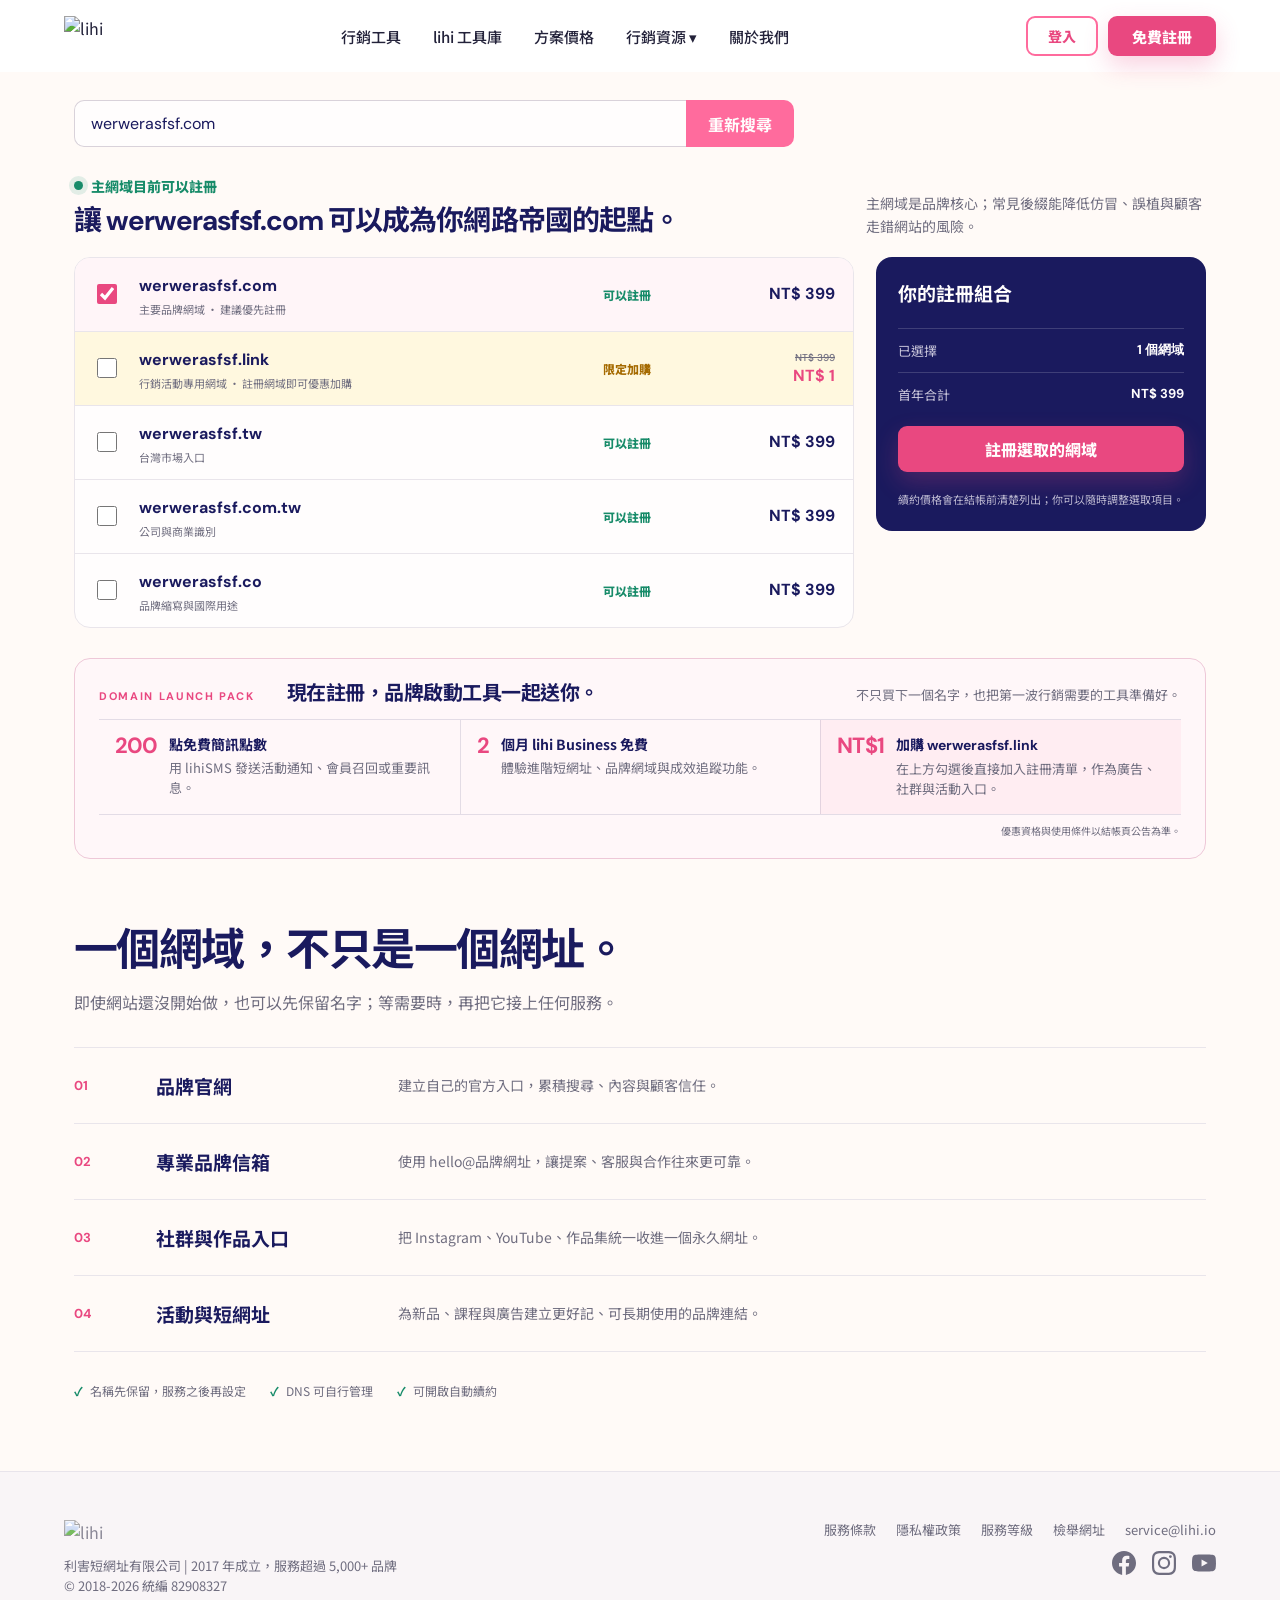
==== commit 66f3b1c3: "Remove superseded A and C prototypes" ====
--- a/index.html
+++ b/index.html
@@ -3,57 +3,17 @@
 <head>
   <meta charset="utf-8">
   <meta name="viewport" content="width=device-width, initial-scale=1">
-  <meta name="description" content="lihiDomain 網域搜尋結果頁三種設計提案">
-  <title>lihiDomain 搜尋結果頁｜三種設計提案</title>
-  <link rel="preconnect" href="https://fonts.googleapis.com">
-  <link rel="preconnect" href="https://fonts.gstatic.com" crossorigin>
-  <link href="https://fonts.googleapis.com/css2?family=DM+Sans:wght@500;600;700&family=Noto+Sans+TC:wght@400;500;600;700;800&display=swap" rel="stylesheet">
-  <link rel="stylesheet" href="styles.css">
+  <meta name="description" content="lihiDomain 網域搜尋結果頁原型">
+  <title>lihiDomain 網域搜尋結果頁</title>
+  <meta http-equiv="refresh" content="0; url=version-d.html">
+  <script>
+    const target = new URL("version-d.html", window.location.href);
+    target.search = window.location.search;
+    window.location.replace(target);
+  </script>
 </head>
-<body class="hub-page">
-  <header class="site-header">
-    <a class="brand" href="index.html" aria-label="lihiDomain 設計提案首頁">
-      <img src="https://assets.lihi.io/logo-svg" alt="lihi">
-      <span>Domain Lab</span>
-    </a>
-    <span class="prototype-badge">UX Prototype</span>
-  </header>
-
-  <main class="hub-main">
-    <section class="hub-intro">
-      <p class="eyebrow">lihiDomain · Search Result Redesign</p>
-      <h1>同一個搜尋結果，<br>三種不同的購買理由。</h1>
-      <p class="hub-lead">三版共用相同資料與操作，分別測試「立即擁有、實際用途、品牌保護」哪一種訊息最能推動註冊。</p>
-      <form class="hub-search" data-search-form>
-        <label for="hub-domain">測試你想搜尋的網域</label>
-        <div class="search-control">
-          <input id="hub-domain" name="domain" value="werwerasfsf.com" autocomplete="off" spellcheck="false" aria-describedby="hub-hint">
-          <button type="submit">套用到三個版本</button>
-        </div>
-        <p id="hub-hint">輸入完整網域，例如 yourbrand.com</p>
-      </form>
-    </section>
-
-    <section class="version-list" aria-label="三種設計版本">
-      <a class="version-row version-a" href="version-a.html?domain=werwerasfsf.com" data-version-link>
-        <span class="version-index">A</span>
-        <span class="version-copy"><strong>立即轉換</strong><small>用清楚、喜悅的成功狀態，把使用者直接帶到註冊。</small></span>
-        <span class="version-tag">Conversion</span><span class="arrow">↗</span>
-      </a>
-      <a class="version-row version-c" href="version-c.html?domain=werwerasfsf.com" data-version-link>
-        <span class="version-index">C</span>
-        <span class="version-copy"><strong>用途導向</strong><small>先讓使用者看見官網、信箱、社群入口等實際用途。</small></span>
-        <span class="version-tag">Education</span><span class="arrow">↗</span>
-      </a>
-      <a class="version-row version-d" href="version-d.html?domain=werwerasfsf.com" data-version-link>
-        <span class="version-index">D</span>
-        <span class="version-copy"><strong>品牌保護</strong><small>以主網域為核心，帶出常見後綴與防冒用的組合需求。</small></span>
-        <span class="version-tag">Bundle</span><span class="arrow">↗</span>
-      </a>
-    </section>
-  </main>
-
-  <footer class="site-footer">靜態 UX 原型 · 價格與可用狀態皆為示意</footer>
-  <script src="app.js"></script>
+<body>
+  <p>正在前往 lihiDomain 搜尋結果頁⋯⋯</p>
+  <p><a href="version-d.html">若未自動跳轉，請點這裡繼續</a></p>
 </body>
 </html>
